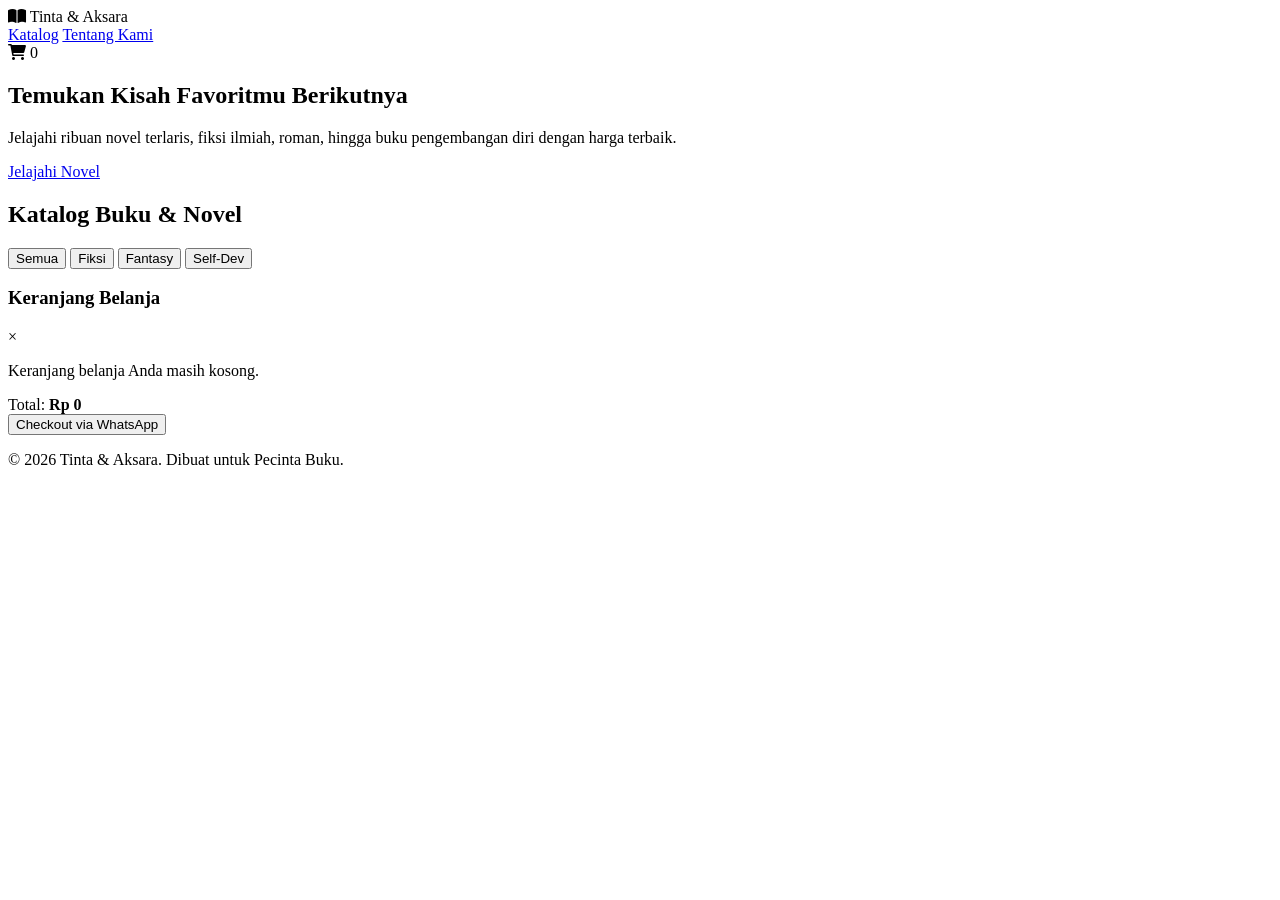
==== index.html @ fa4f57a0 "Update index.html" ====
<!DOCTYPE html>
<html lang="id">
<head>
    <meta charset="UTF-8">
    <meta name="viewport" content="width=device-width, initial-scale=1.0">
    <title>Tinta & Aksara - Toko Buku & Novel Online</title>
    <link rel="stylesheet" href="style.css">
    <link href="https://cdnjs.cloudflare.com/ajax/libs/font-awesome/6.0.0/css/all.min.css" rel="stylesheet">
</head>
<body>
    <header class="navbar">
        <div class="logo">
            <i class="fa-solid fa-book-open"></i> Tinta & Aksara
        </div>
        <nav class="nav-links">
            <a href="#katalog">Katalog</a>
            <a href="#tentang">Tentang Kami</a>
        </nav>
        <div class="cart-icon-wrapper" onclick="toggleCartModal()">
            <i class="fa-solid fa-cart-shopping"></i>
            <span id="cart-count">0</span>
        </div>
    </header>

    <section class="hero">
        <div class="hero-content">
            <h1>Temukan Kisah Favoritmu Berikutnya</h1>
            <p>Jelajahi ribuan novel terlaris, fiksi ilmiah, roman, hingga buku pengembangan diri dengan harga terbaik.</p>
            <a href="#katalog" class="btn-primary">Jelajahi Novel</a>
        </div>
    </section>

    <main class="container" id="katalog">
        <div class="section-title">
            <h2>Katalog Buku & Novel</h2>
            <div class="filter-buttons">
                <button class="filter-btn active" onclick="filterBooks('all')">Semua</button>
                <button class="filter-btn" onclick="filterBooks('fiksi')">Fiksi</button>
                <button class="filter-btn" onclick="filterBooks('fantasy')">Fantasy</button>
                <button class="filter-btn" onclick="filterBooks('self-dev')">Self-Dev</button>
            </div>
        </div>

        <div class="book-grid" id="book-grid">
            <!-- Data buku di-generate via JavaScript -->
        </div>
    </main>

    <!-- Sidebar / Modal Keranjang Belanja -->
    <div class="cart-modal" id="cart-modal">
        <div class="cart-header">
            <h3>Keranjang Belanja</h3>
            <span class="close-btn" onclick="toggleCartModal()">&times;</span>
        </div>
        <div class="cart-body" id="cart-items">
            <p class="empty-cart-msg">Keranjang belanja Anda masih kosong.</p>
        </div>
        <div class="cart-footer">
            <div class="total-price">
                <span>Total:</span>
                <strong id="cart-total">Rp 0</strong>
            </div>
            <button class="btn-checkout" onclick="checkout()">Checkout via WhatsApp</button>
        </div>
    </div>
    <div class="overlay" id="overlay" onclick="toggleCartModal()"></div>

    <footer>
        <p>&copy; 2026 Tinta & Aksara. Dibuat untuk Pecinta Buku.</p>
    </footer>

    <script src="app.js"></script>
</body>
</html>
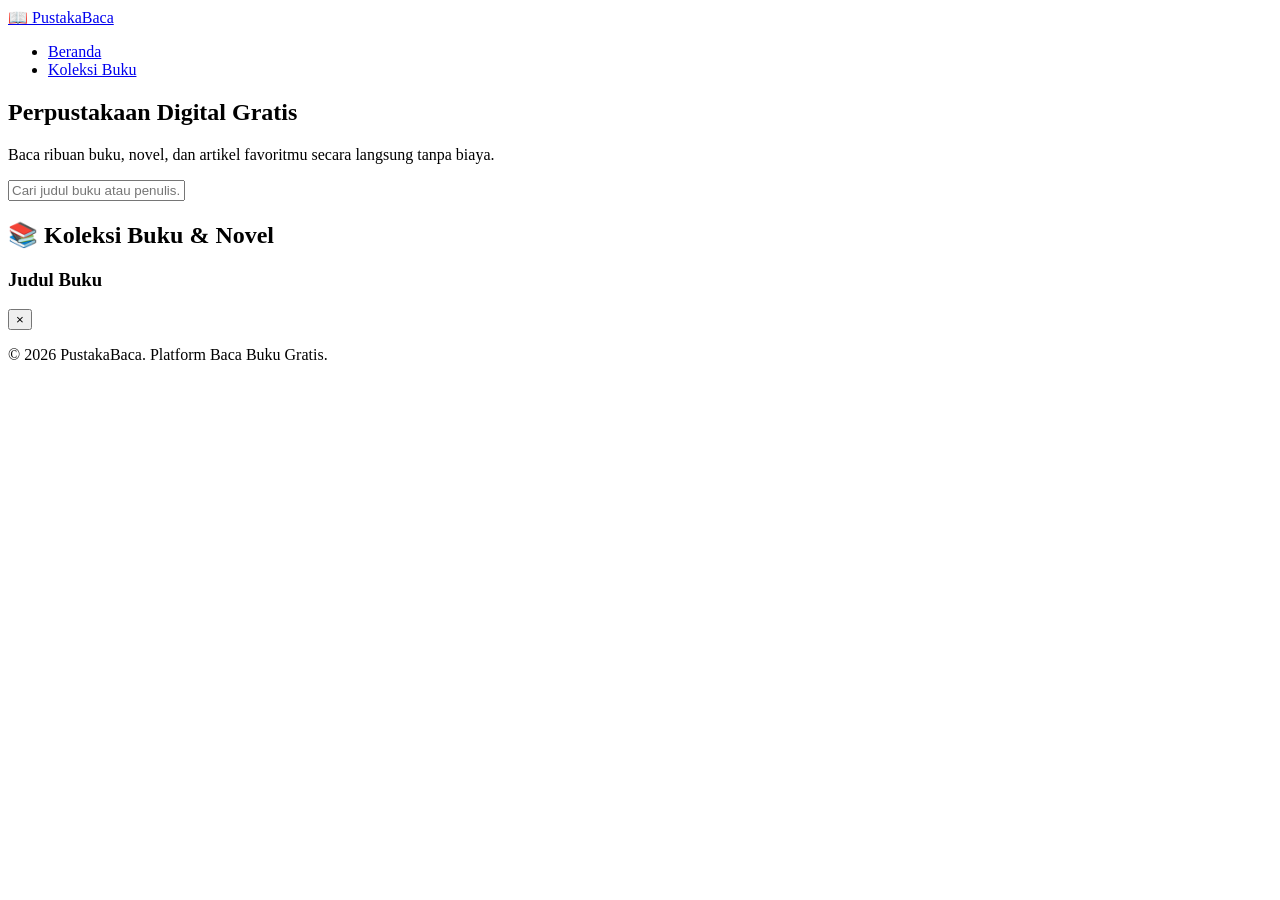
==== commit d251859e: "Revise index.html for PustakaBaca branding" ====
--- a/index.html
+++ b/index.html
@@ -1,74 +1,51 @@
 <!DOCTYPE html>
 <html lang="id">
 <head>
-    <meta charset="UTF-8">
-    <meta name="viewport" content="width=device-width, initial-scale=1.0">
-    <title>Tinta & Aksara - Toko Buku & Novel Online</title>
-    <link rel="stylesheet" href="style.css">
-    <link href="https://cdnjs.cloudflare.com/ajax/libs/font-awesome/6.0.0/css/all.min.css" rel="stylesheet">
+  <meta charset="UTF-8">
+  <meta name="viewport" content="width=device-width, initial-scale=1.0">
+  <title>PustakaBaca - Baca Buku & Novel Online Gratis</title>
+  <link rel="stylesheet" href="css/style.css">
 </head>
 <body>
-    <header class="navbar">
-        <div class="logo">
-            <i class="fa-solid fa-book-open"></i> Tinta & Aksara
-        </div>
-        <nav class="nav-links">
-            <a href="#katalog">Katalog</a>
-            <a href="#tentang">Tentang Kami</a>
-        </nav>
-        <div class="cart-icon-wrapper" onclick="toggleCartModal()">
-            <i class="fa-solid fa-cart-shopping"></i>
-            <span id="cart-count">0</span>
-        </div>
-    </header>
 
+  <header>
+    <div class="nav-container">
+      <a href="index.html" class="logo">📖 PustakaBaca</a>
+      <ul class="nav-links">
+        <li><a href="index.html" class="active">Beranda</a></li>
+        <li><a href="#koleksi">Koleksi Buku</a></li>
+      </ul>
+    </div>
+  </header>
+
+  <main>
     <section class="hero">
-        <div class="hero-content">
-            <h1>Temukan Kisah Favoritmu Berikutnya</h1>
-            <p>Jelajahi ribuan novel terlaris, fiksi ilmiah, roman, hingga buku pengembangan diri dengan harga terbaik.</p>
-            <a href="#katalog" class="btn-primary">Jelajahi Novel</a>
-        </div>
+      <h1>Perpustakaan Digital Gratis</h1>
+      <p>Baca ribuan buku, novel, dan artikel favoritmu secara langsung tanpa biaya.</p>
+      <div class="search-box">
+        <input type="text" id="searchInput" onkeyup="searchBook()" placeholder="Cari judul buku atau penulis...">
+      </div>
     </section>
 
-    <main class="container" id="katalog">
-        <div class="section-title">
-            <h2>Katalog Buku & Novel</h2>
-            <div class="filter-buttons">
-                <button class="filter-btn active" onclick="filterBooks('all')">Semua</button>
-                <button class="filter-btn" onclick="filterBooks('fiksi')">Fiksi</button>
-                <button class="filter-btn" onclick="filterBooks('fantasy')">Fantasy</button>
-                <button class="filter-btn" onclick="filterBooks('self-dev')">Self-Dev</button>
-            </div>
-        </div>
+    <h2 class="section-title" id="koleksi">📚 Koleksi Buku & Novel</h2>
+    <div class="book-grid" id="book-list"></div>
+  </main>
 
-        <div class="book-grid" id="book-grid">
-            <!-- Data buku di-generate via JavaScript -->
-        </div>
-    </main>
+  <!-- Modal Reader untuk Membaca Isi Buku -->
+  <div class="modal" id="readerModal">
+    <div class="modal-content">
+      <div class="modal-header">
+        <h3 id="modalTitle">Judul Buku</h3>
+        <button class="close-btn" onclick="closeReader()">&times;</button>
+      </div>
+      <div class="modal-body" id="modalContent"></div>
+    </div>
+  </div>
 
-    <!-- Sidebar / Modal Keranjang Belanja -->
-    <div class="cart-modal" id="cart-modal">
-        <div class="cart-header">
-            <h3>Keranjang Belanja</h3>
-            <span class="close-btn" onclick="toggleCartModal()">&times;</span>
-        </div>
-        <div class="cart-body" id="cart-items">
-            <p class="empty-cart-msg">Keranjang belanja Anda masih kosong.</p>
-        </div>
-        <div class="cart-footer">
-            <div class="total-price">
-                <span>Total:</span>
-                <strong id="cart-total">Rp 0</strong>
-            </div>
-            <button class="btn-checkout" onclick="checkout()">Checkout via WhatsApp</button>
-        </div>
-    </div>
-    <div class="overlay" id="overlay" onclick="toggleCartModal()"></div>
+  <footer>
+    <p>&copy; 2026 PustakaBaca. Platform Baca Buku Gratis.</p>
+  </footer>
 
-    <footer>
-        <p>&copy; 2026 Tinta & Aksara. Dibuat untuk Pecinta Buku.</p>
-    </footer>
-
-    <script src="app.js"></script>
+  <script src="js/script.js"></script>
 </body>
 </html>
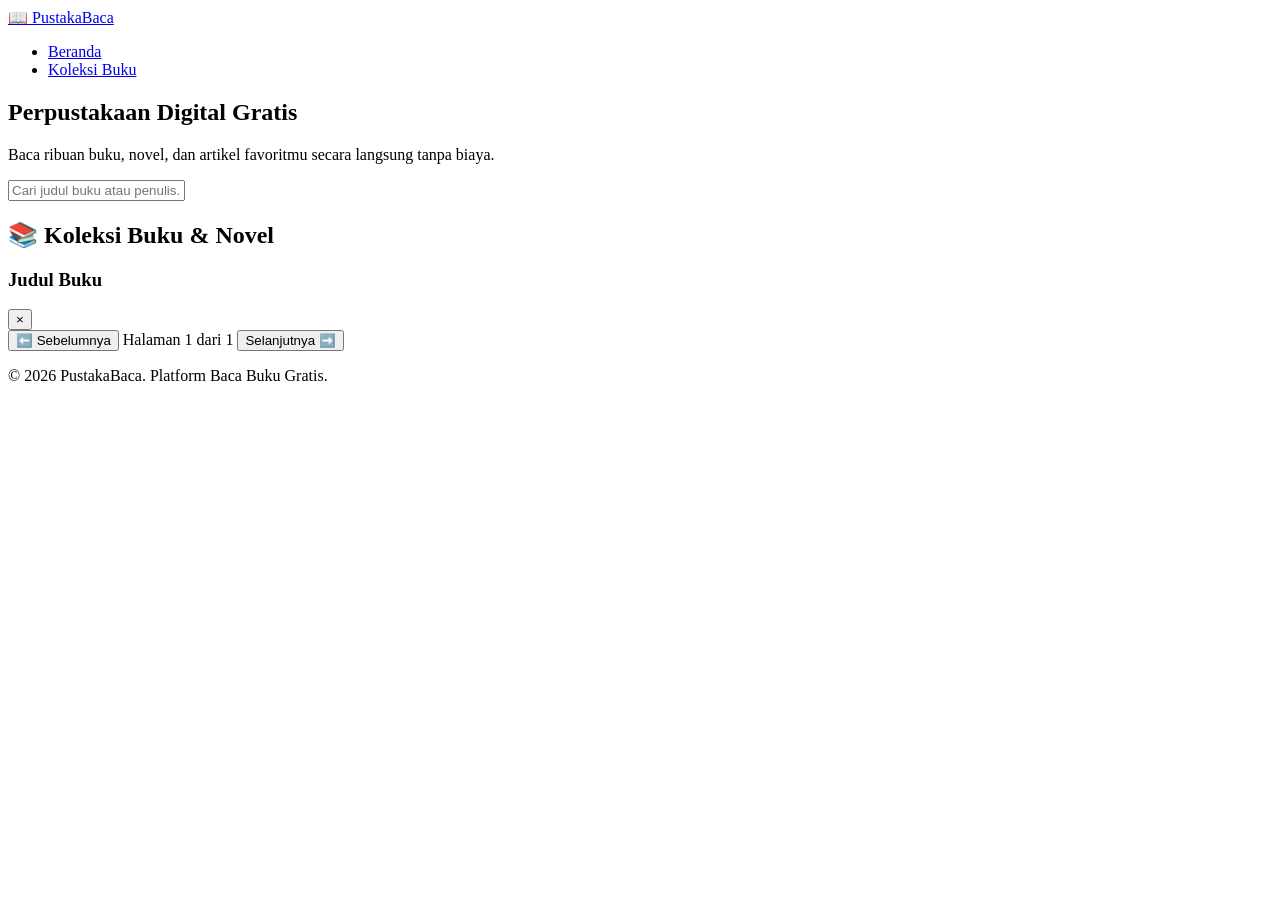
==== commit c1fbd68a: "Add initial HTML structure for PustakaBaca" ====
--- a/index.html
+++ b/index.html
@@ -3,8 +3,9 @@
 <head>
   <meta charset="UTF-8">
   <meta name="viewport" content="width=device-width, initial-scale=1.0">
-  <title>PustakaBaca - Baca Buku & Novel Online Gratis</title>
-  <link rel="stylesheet" href="css/style.css">
+  <title>PustakaBaca - Perpustakaan Digital</title>
+  <!-- Menghubungkan ke file style.css -->
+  <link rel="stylesheet" href="style.css">
 </head>
 <body>
 
@@ -31,7 +32,7 @@
     <div class="book-grid" id="book-list"></div>
   </main>
 
-  <!-- Modal Reader untuk Membaca Isi Buku -->
+  <!-- Modal Reader (Pembaca Multi-Halaman) -->
   <div class="modal" id="readerModal">
     <div class="modal-content">
       <div class="modal-header">
@@ -39,6 +40,11 @@
         <button class="close-btn" onclick="closeReader()">&times;</button>
       </div>
       <div class="modal-body" id="modalContent"></div>
+      <div class="modal-footer">
+        <button class="btn" id="prevBtn" onclick="changePage(-1)">⬅️ Sebelumnya</button>
+        <span class="page-indicator" id="pageNumber">Halaman 1 dari 1</span>
+        <button class="btn" id="nextBtn" onclick="changePage(1)">Selanjutnya ➡️</button>
+      </div>
     </div>
   </div>
 
@@ -46,6 +52,7 @@
     <p>&copy; 2026 PustakaBaca. Platform Baca Buku Gratis.</p>
   </footer>
 
-  <script src="js/script.js"></script>
+  <!-- Menghubungkan ke file script.js -->
+  <script src="script.js"></script>
 </body>
 </html>
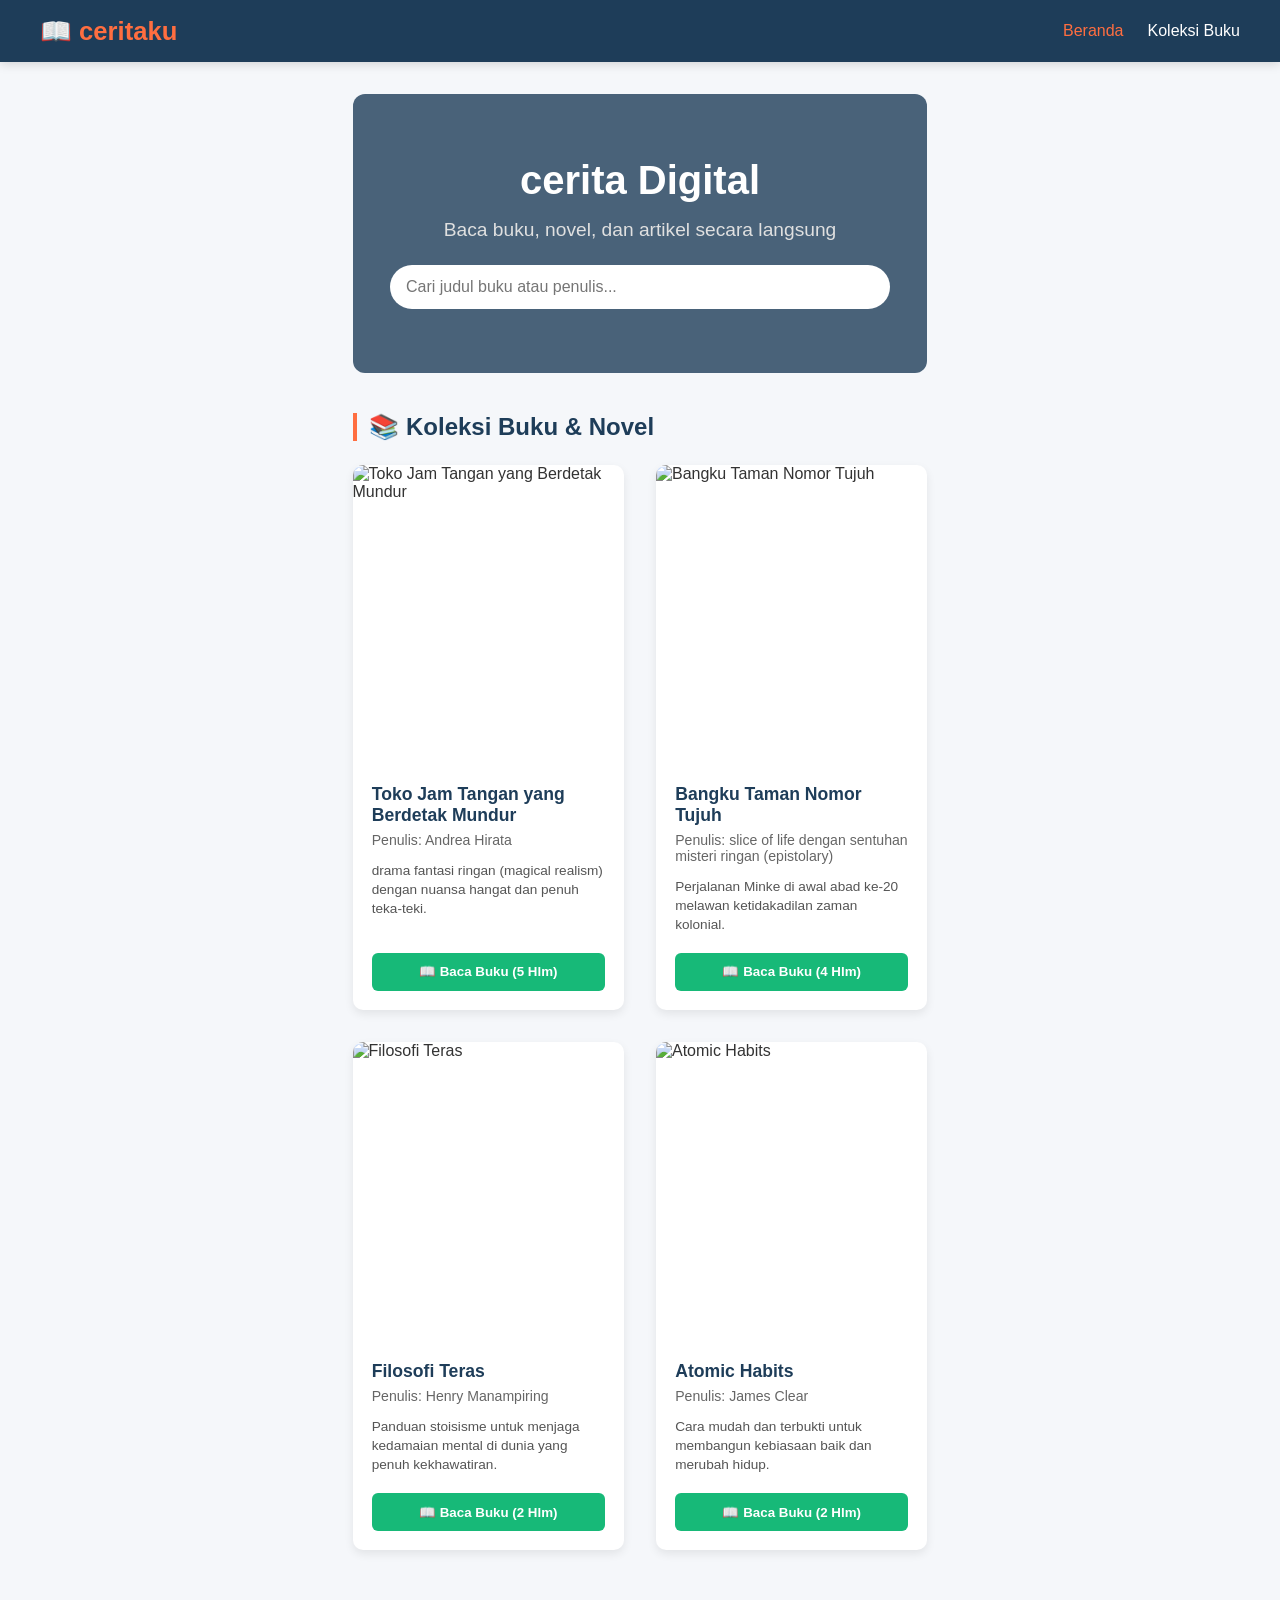
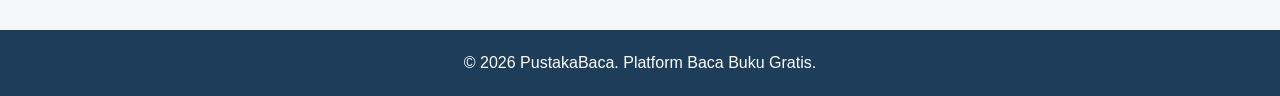
==== commit e30c20ce: "Update index.html" ====
--- a/index.html
+++ b/index.html
@@ -3,7 +3,7 @@
 <head>
   <meta charset="UTF-8">
   <meta name="viewport" content="width=device-width, initial-scale=1.0">
-  <title>PustakaBaca - Perpustakaan Digital</title>
+  <title>ceritaku- cerita Digital</title>
   <!-- Menghubungkan ke file style.css -->
   <link rel="stylesheet" href="style.css">
 </head>
@@ -11,7 +11,7 @@
 
   <header>
     <div class="nav-container">
-      <a href="index.html" class="logo">📖 PustakaBaca</a>
+      <a href="index.html" class="logo">📖 ceritaku</a>
       <ul class="nav-links">
         <li><a href="index.html" class="active">Beranda</a></li>
         <li><a href="#koleksi">Koleksi Buku</a></li>
@@ -21,8 +21,8 @@
 
   <main>
     <section class="hero">
-      <h1>Perpustakaan Digital Gratis</h1>
-      <p>Baca ribuan buku, novel, dan artikel favoritmu secara langsung tanpa biaya.</p>
+      <h1>cerita Digital </h1>
+      <p>Baca buku, novel, dan artikel secara langsung </p>
       <div class="search-box">
         <input type="text" id="searchInput" onkeyup="searchBook()" placeholder="Cari judul buku atau penulis...">
       </div>
--- a/style.css
+++ b/style.css
@@ -0,0 +1,260 @@
+:root {
+  --primary-color: #1e3d59;
+  --secondary-color: #ff6e40;
+  --accent-color: #17b978;
+  --bg-color: #f5f7fa;
+  --text-color: #333;
+  --card-bg: #ffffff;
+}
+
+* {
+  box-sizing: border-box;
+  margin: 0;
+  padding: 0;
+  font-family: 'Segoe UI', Tahoma, Geneva, Verdana, sans-serif;
+}
+
+body {
+  background-color: var(--bg-color);
+  color: var(--text-color);
+  display: flex;
+  flex-direction: column;
+  min-height: 100vh;
+}
+
+header {
+  background-color: var(--primary-color);
+  color: white;
+  padding: 1rem 2rem;
+  position: sticky;
+  top: 0;
+  z-index: 1000;
+  box-shadow: 0 2px 10px rgba(0, 0, 0, 0.15);
+}
+
+.nav-container {
+  max-width: 1200px;
+  margin: 0 auto;
+  display: flex;
+  justify-content: space-between;
+  align-items: center;
+}
+
+.logo {
+  font-size: 1.6rem;
+  font-weight: bold;
+  color: var(--secondary-color);
+  text-decoration: none;
+}
+
+.nav-links {
+  display: flex;
+  list-style: none;
+  gap: 1.5rem;
+  align-items: center;
+}
+
+.nav-links a {
+  color: white;
+  text-decoration: none;
+  font-weight: 500;
+  transition: color 0.3s;
+}
+
+.nav-links a:hover, .nav-links a.active {
+  color: var(--secondary-color);
+}
+
+main {
+  max-width: 1200px;
+  margin: 2rem auto;
+  padding: 0 1rem;
+  flex: 1;
+}
+
+.hero {
+  background: linear-gradient(rgba(30, 61, 89, 0.8), rgba(30, 61, 89, 0.8)), url('https://images.unsplash.com/photo-1457369804613-52c61a468e7d?auto=format&fit=crop&w=1200&q=80');
+  background-size: cover;
+  background-position: center;
+  color: white;
+  text-align: center;
+  padding: 4rem 1rem;
+  border-radius: 12px;
+  margin-bottom: 2.5rem;
+}
+
+.hero h1 { font-size: 2.5rem; margin-bottom: 1rem; }
+.hero p { font-size: 1.2rem; margin-bottom: 1.5rem; color: #e0e0e0; }
+
+.search-box {
+  max-width: 500px;
+  margin: 0 auto;
+  display: flex;
+  gap: 0.5rem;
+}
+
+.search-box input {
+  flex: 1;
+  padding: 0.8rem 1rem;
+  border-radius: 25px;
+  border: none;
+  outline: none;
+  font-size: 1rem;
+}
+
+.btn {
+  display: inline-block;
+  padding: 0.7rem 1.2rem;
+  background-color: var(--secondary-color);
+  color: white;
+  text-decoration: none;
+  border-radius: 6px;
+  border: none;
+  cursor: pointer;
+  font-weight: bold;
+  transition: background 0.3s;
+}
+
+.btn:hover { background-color: #e05627; }
+.btn-read { background-color: var(--accent-color); }
+.btn-read:hover { background-color: #139c65; }
+
+.section-title {
+  font-size: 1.5rem;
+  color: var(--primary-color);
+  margin-bottom: 1.5rem;
+  border-left: 4px solid var(--secondary-color);
+  padding-left: 0.8rem;
+}
+
+.book-grid {
+  display: grid;
+  grid-template-columns: repeat(auto-fill, minmax(230px, 1fr));
+  gap: 2rem;
+}
+
+.book-card {
+  background: var(--card-bg);
+  border-radius: 10px;
+  overflow: hidden;
+  box-shadow: 0 4px 10px rgba(0,0,0,0.08);
+  display: flex;
+  flex-direction: column;
+  justify-content: space-between;
+  transition: transform 0.3s, box-shadow 0.3s;
+}
+
+.book-card:hover { 
+  transform: translateY(-6px);
+  box-shadow: 0 8px 15px rgba(0,0,0,0.12);
+}
+
+.book-card img {
+  width: 100%;
+  height: 300px;
+  object-fit: cover;
+}
+
+.book-info {
+  padding: 1.2rem;
+  display: flex;
+  flex-direction: column;
+  flex: 1;
+  justify-content: space-between;
+}
+
+.book-title {
+  font-size: 1.1rem;
+  margin-bottom: 0.4rem;
+  color: var(--primary-color);
+}
+
+.book-author {
+  color: #666;
+  font-size: 0.88rem;
+  margin-bottom: 0.8rem;
+}
+
+.book-desc {
+  font-size: 0.85rem;
+  color: #555;
+  line-height: 1.4;
+  margin-bottom: 1.2rem;
+}
+
+/* Modal Pembaca Multi-Halaman */
+.modal {
+  display: none;
+  position: fixed;
+  top: 0; left: 0;
+  width: 100%; height: 100%;
+  background: rgba(0,0,0,0.7);
+  z-index: 2000;
+  justify-content: center;
+  align-items: center;
+  padding: 1rem;
+}
+
+.modal-content {
+  background: white;
+  width: 100%;
+  max-width: 800px;
+  height: 85vh;
+  border-radius: 12px;
+  display: flex;
+  flex-direction: column;
+  overflow: hidden;
+}
+
+.modal-header {
+  background: var(--primary-color);
+  color: white;
+  padding: 1rem 1.5rem;
+  display: flex;
+  justify-content: space-between;
+  align-items: center;
+}
+
+.modal-body {
+  padding: 2rem;
+  flex: 1;
+  overflow-y: auto;
+  line-height: 1.8;
+  font-size: 1.05rem;
+  color: #2c3e50;
+  background: #fafafa;
+}
+
+.modal-footer {
+  background: #e9ecef;
+  padding: 1rem 1.5rem;
+  display: flex;
+  justify-content: space-between;
+  align-items: center;
+  border-top: 1px solid #ccc;
+}
+
+.close-btn {
+  background: transparent;
+  border: none;
+  color: white;
+  font-size: 1.5rem;
+  cursor: pointer;
+}
+
+.page-indicator {
+  font-weight: bold;
+  color: var(--primary-color);
+}
+
+footer {
+  background-color: var(--primary-color);
+  color: white;
+  text-align: center;
+  padding: 1.5rem;
+  margin-top: 3rem;
+}
+
+@media (max-width: 768px) {
+  .nav-container { flex-direction: column; gap: 1rem; }
+}
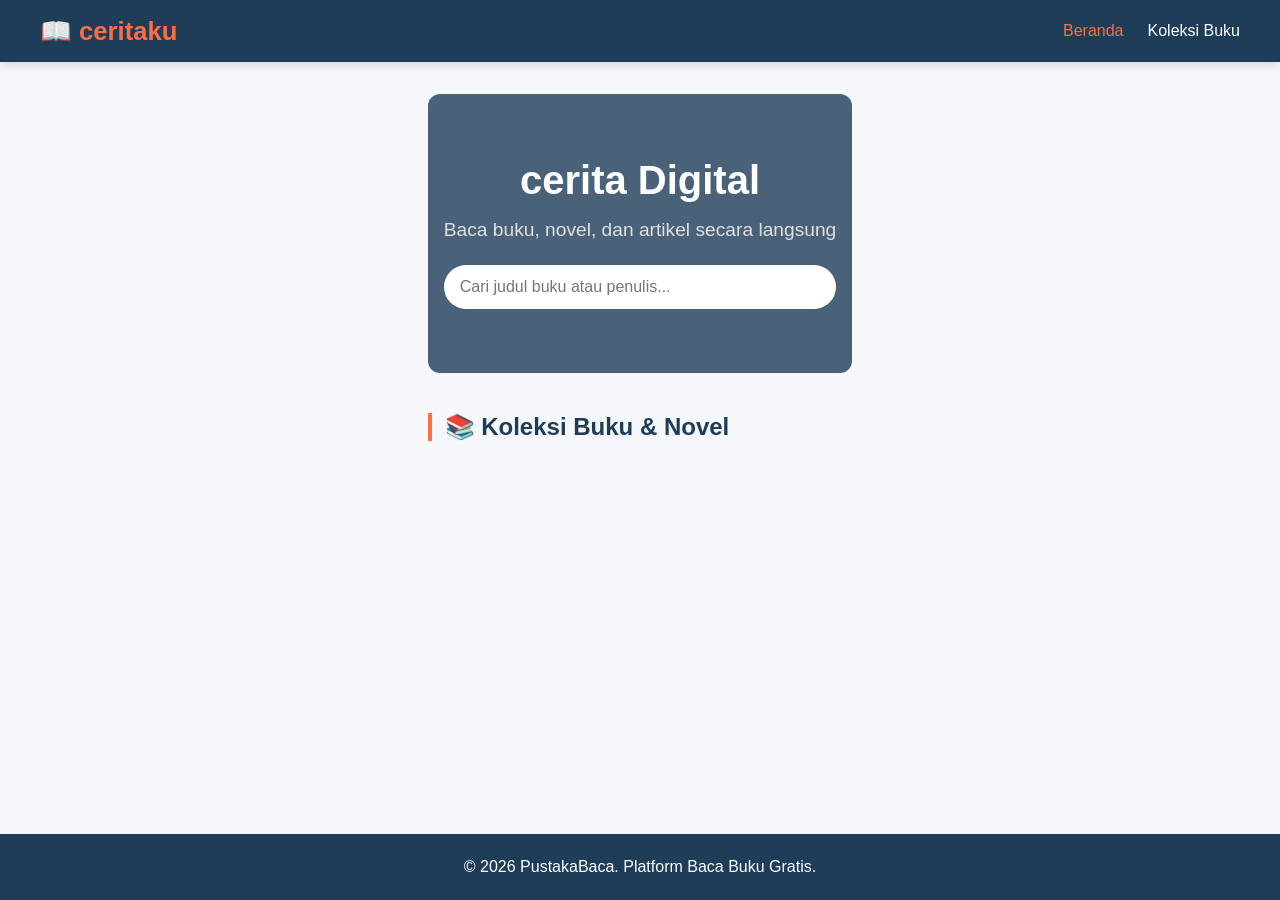
==== commit 0522d3dc: "Add div for story container in index.html" ====
--- a/index.html
+++ b/index.html
@@ -53,6 +53,7 @@
   </footer>
 
   <!-- Menghubungkan ke file script.js -->
+  <div id="wadah-cerita"></div>
   <script src="script.js"></script>
 </body>
 </html>
--- a/style.css
+++ b/style.css
@@ -258,3 +258,33 @@
 @media (max-width: 768px) {
   .nav-container { flex-direction: column; gap: 1rem; }
 }
+/* Gambar Ilustrasi di Dalam Halaman Cerita */
+.story-img {
+  width: 100%;
+  max-width: 500px;
+  height: auto;
+  display: block;
+  margin: 1.5rem auto;
+  border-radius: 10px;
+  box-shadow: 0 4px 12px rgba(0, 0, 0, 0.15);
+}
+/* Gambar Ilustrasi di Dalam Halaman Cerita */
+.story-img {
+  width: 100%;
+  max-width: 500px;
+  height: auto;
+  display: block;
+  margin: 1.5rem auto;
+  border-radius: 10px;
+  box-shadow: 0 4px 12px rgba(0, 0, 0, 0.15);
+}
+/* Gambar Ilustrasi di Dalam Halaman Cerita */
+.story-img {
+  width: 100%;
+  max-width: 500px;
+  height: auto;
+  display: block;
+  margin: 1.5rem auto;
+  border-radius: 10px;
+  box-shadow: 0 4px 12px rgba(0, 0, 0, 0.15);
+}
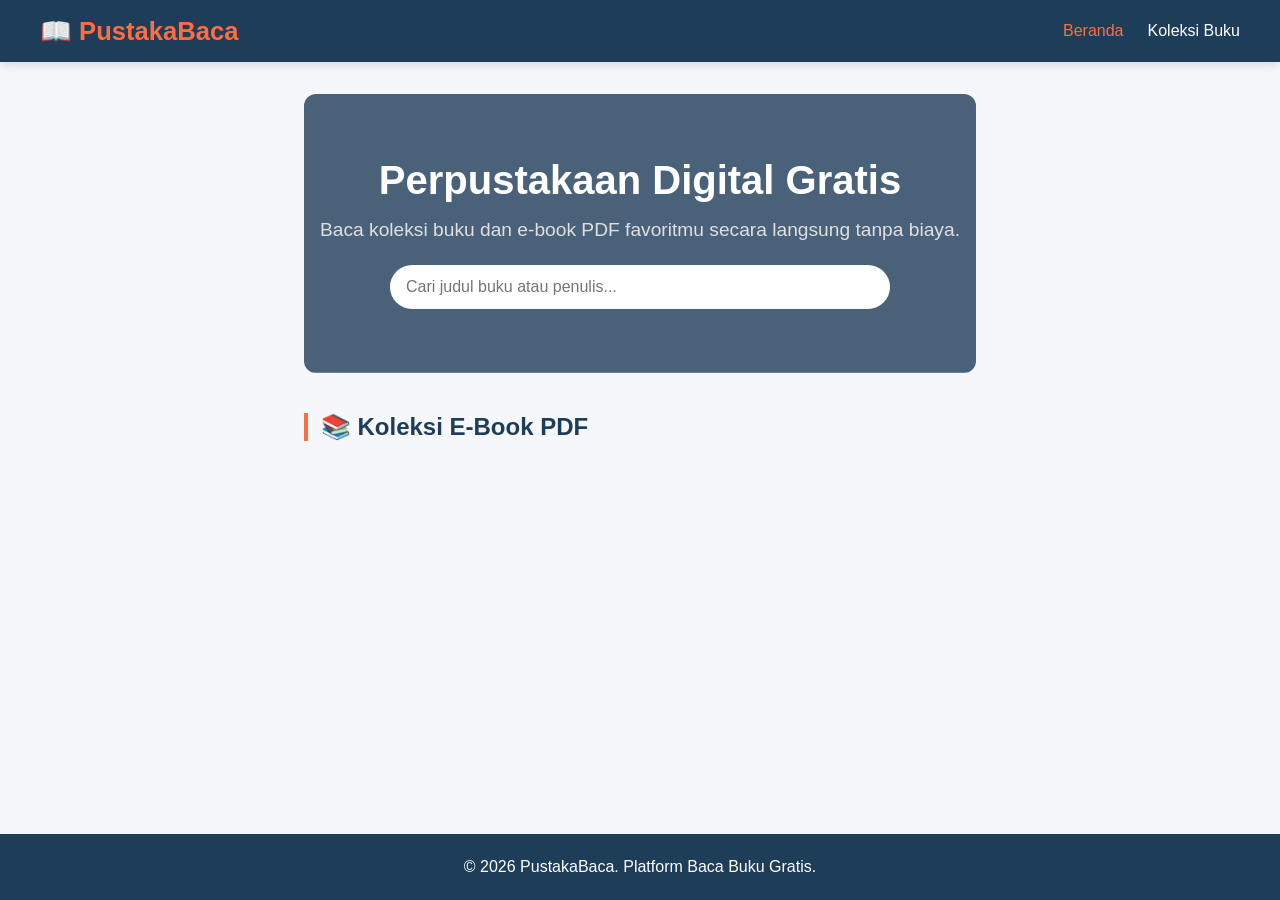
==== commit f0f6b52e: "Add initial HTML structure for PustakaBaca" ====
--- a/index.html
+++ b/index.html
@@ -3,15 +3,14 @@
 <head>
   <meta charset="UTF-8">
   <meta name="viewport" content="width=device-width, initial-scale=1.0">
-  <title>ceritaku- cerita Digital</title>
-  <!-- Menghubungkan ke file style.css -->
+  <title>PustakaBaca - Perpustakaan Digital PDF</title>
   <link rel="stylesheet" href="style.css">
 </head>
 <body>
 
   <header>
     <div class="nav-container">
-      <a href="index.html" class="logo">📖 ceritaku</a>
+      <a href="index.html" class="logo">📖 PustakaBaca</a>
       <ul class="nav-links">
         <li><a href="index.html" class="active">Beranda</a></li>
         <li><a href="#koleksi">Koleksi Buku</a></li>
@@ -21,29 +20,29 @@
 
   <main>
     <section class="hero">
-      <h1>cerita Digital </h1>
-      <p>Baca buku, novel, dan artikel secara langsung </p>
+      <h1>Perpustakaan Digital Gratis</h1>
+      <p>Baca koleksi buku dan e-book PDF favoritmu secara langsung tanpa biaya.</p>
       <div class="search-box">
         <input type="text" id="searchInput" onkeyup="searchBook()" placeholder="Cari judul buku atau penulis...">
       </div>
     </section>
 
-    <h2 class="section-title" id="koleksi">📚 Koleksi Buku & Novel</h2>
+    <h2 class="section-title" id="koleksi">📚 Koleksi E-Book PDF</h2>
     <div class="book-grid" id="book-list"></div>
   </main>
 
-  <!-- Modal Reader (Pembaca Multi-Halaman) -->
+  <!-- Modal Reader Khusus PDF (Tanpa Halaman Manual) -->
   <div class="modal" id="readerModal">
     <div class="modal-content">
       <div class="modal-header">
         <h3 id="modalTitle">Judul Buku</h3>
-        <button class="close-btn" onclick="closeReader()">&times;</button>
+        <div class="header-actions">
+          <a id="downloadBtn" href="#" target="_blank" class="btn btn-small">↗️ Layar Penuh / Unduh</a>
+          <button class="close-btn" onclick="closeReader()">&times;</button>
+        </div>
       </div>
-      <div class="modal-body" id="modalContent"></div>
-      <div class="modal-footer">
-        <button class="btn" id="prevBtn" onclick="changePage(-1)">⬅️ Sebelumnya</button>
-        <span class="page-indicator" id="pageNumber">Halaman 1 dari 1</span>
-        <button class="btn" id="nextBtn" onclick="changePage(1)">Selanjutnya ➡️</button>
+      <div class="modal-body pdf-container">
+        <iframe id="pdfViewer" src="" frameborder="0"></iframe>
       </div>
     </div>
   </div>
@@ -52,8 +51,6 @@
     <p>&copy; 2026 PustakaBaca. Platform Baca Buku Gratis.</p>
   </footer>
 
-  <!-- Menghubungkan ke file script.js -->
-  <div id="wadah-cerita"></div>
   <script src="script.js"></script>
 </body>
 </html>
--- a/style.css
+++ b/style.css
@@ -287,4 +287,67 @@
   margin: 1.5rem auto;
   border-radius: 10px;
   box-shadow: 0 4px 12px rgba(0, 0, 0, 0.15);
-}
+}/* Styling untuk wadah daftar cerita */
+#wadah-cerita {
+  max-width: 850px;
+  margin: 20px auto;
+  padding: 0 15px;
+}
+
+/* Styling untuk setiap kartu cerita */
+.kartu-cerita {
+  background-color: #ffffff;
+  border: 1px solid #e0e0e0;
+  border-radius: 10px;
+  padding: 20px;
+  margin-bottom: 30px;
+  box-shadow: 0 4px 10px rgba(0, 0, 0, 0.05);
+}
+
+.kartu-cerita h2 {
+  margin-top: 0;
+  margin-bottom: 5px;
+  color: #222222;
+}
+
+.kartu-cerita small {
+  display: inline-block;
+  background-color: #f0f0f0;
+  color: #555555;
+  padding: 3px 8px;
+  border-radius: 4px;
+  margin-bottom: 10px;
+}
+
+/* Styling untuk isi cerita (PDF / Gambar / Teks) */
+.isi-cerita {
+  margin-top: 15px;
+  line-height: 1.7;
+  color: #333333;
+}
+
+/* Agar gambar komik strip/webtoon pas di layar HP & Laptop */
+.isi-cerita img {
+  display: block;
+  width: 100%;
+  height: auto;
+  border-radius: 6px;
+}
+
+/* Agar tampilan PDF rapi */
+.isi-cerita iframe {
+  width: 100%;
+  height: 600px;
+  border-radius: 6px;
+  border: 1px solid #dddddd;
+}
+
+/* Penyesuaian khusus layar HP */
+@media (max-width: 600px) {
+  .kartu-cerita {
+    padding: 15px;
+  }
+  .isi-cerita iframe {
+    height: 450px;
+  }
+}
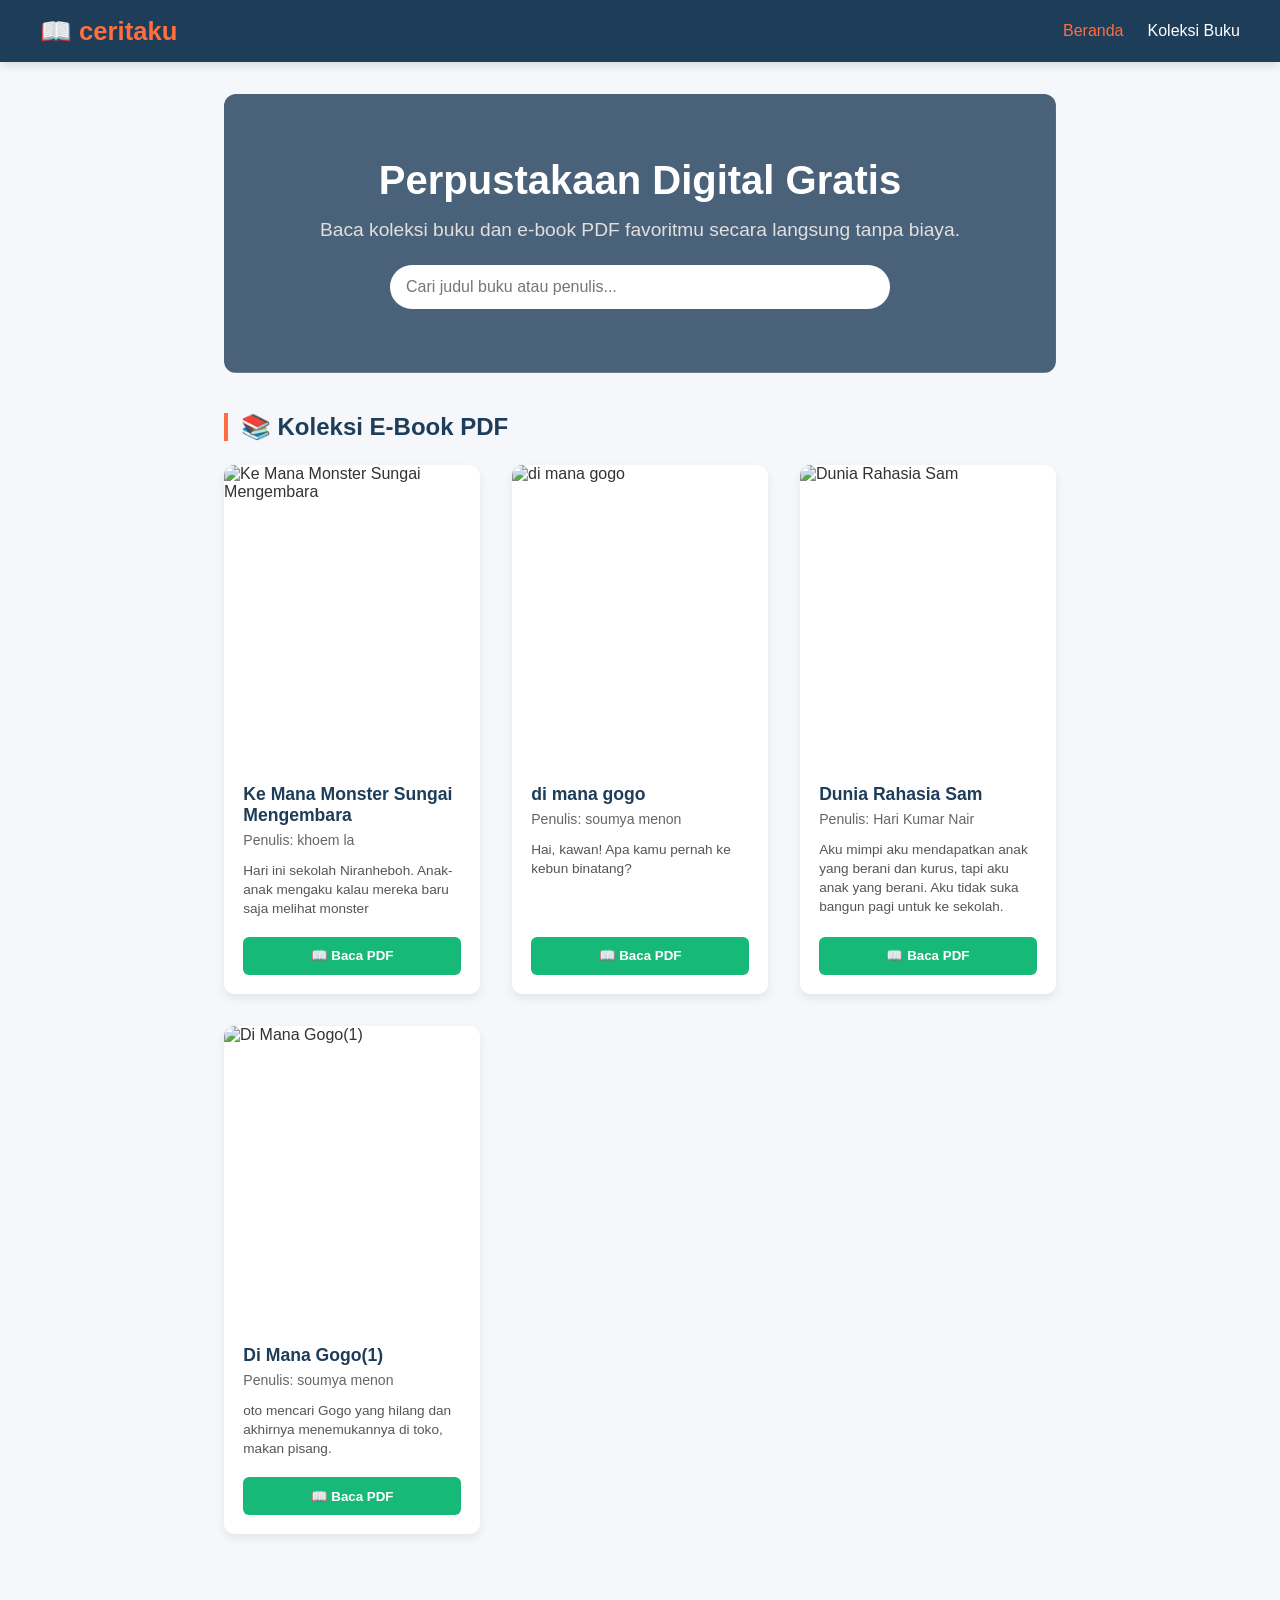
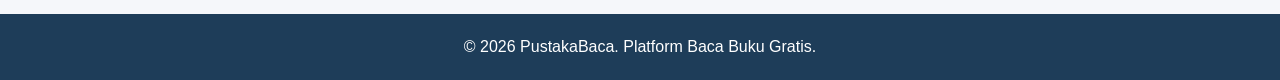
==== commit d6114b2d: "Change title and logo text in index.html" ====
--- a/index.html
+++ b/index.html
@@ -3,14 +3,14 @@
 <head>
   <meta charset="UTF-8">
   <meta name="viewport" content="width=device-width, initial-scale=1.0">
-  <title>PustakaBaca - Perpustakaan Digital PDF</title>
+  <title>ceritaku - ceritanya</title>
   <link rel="stylesheet" href="style.css">
 </head>
 <body>
 
   <header>
     <div class="nav-container">
-      <a href="index.html" class="logo">📖 PustakaBaca</a>
+      <a href="index.html" class="logo">📖 ceritaku</a>
       <ul class="nav-links">
         <li><a href="index.html" class="active">Beranda</a></li>
         <li><a href="#koleksi">Koleksi Buku</a></li>
--- a/style.css
+++ b/style.css
@@ -118,6 +118,7 @@
 .btn:hover { background-color: #e05627; }
 .btn-read { background-color: var(--accent-color); }
 .btn-read:hover { background-color: #139c65; }
+.btn-small { padding: 0.4rem 0.8rem; font-size: 0.85rem; }
 
 .section-title {
   font-size: 1.5rem;
@@ -182,13 +183,13 @@
   margin-bottom: 1.2rem;
 }
 
-/* Modal Pembaca Multi-Halaman */
+/* Modal Pembaca PDF */
 .modal {
   display: none;
   position: fixed;
   top: 0; left: 0;
   width: 100%; height: 100%;
-  background: rgba(0,0,0,0.7);
+  background: rgba(0,0,0,0.75);
   z-index: 2000;
   justify-content: center;
   align-items: center;
@@ -198,8 +199,8 @@
 .modal-content {
   background: white;
   width: 100%;
-  max-width: 800px;
-  height: 85vh;
+  max-width: 950px;
+  height: 90vh;
   border-radius: 12px;
   display: flex;
   flex-direction: column;
@@ -209,42 +210,38 @@
 .modal-header {
   background: var(--primary-color);
   color: white;
-  padding: 1rem 1.5rem;
-  display: flex;
-  justify-content: space-between;
-  align-items: center;
-}
-
-.modal-body {
-  padding: 2rem;
-  flex: 1;
-  overflow-y: auto;
-  line-height: 1.8;
-  font-size: 1.05rem;
-  color: #2c3e50;
-  background: #fafafa;
-}
-
-.modal-footer {
-  background: #e9ecef;
-  padding: 1rem 1.5rem;
-  display: flex;
-  justify-content: space-between;
-  align-items: center;
-  border-top: 1px solid #ccc;
+  padding: 0.8rem 1.5rem;
+  display: flex;
+  justify-content: space-between;
+  align-items: center;
+}
+
+.header-actions {
+  display: flex;
+  align-items: center;
+  gap: 1rem;
+}
+
+.pdf-container {
+  flex: 1;
+  width: 100%;
+  height: 100%;
+  background: #525659;
+}
+
+.pdf-container iframe {
+  width: 100%;
+  height: 100%;
+  border: none;
 }
 
 .close-btn {
   background: transparent;
   border: none;
   color: white;
-  font-size: 1.5rem;
+  font-size: 1.8rem;
+  line-height: 1;
   cursor: pointer;
-}
-
-.page-indicator {
-  font-weight: bold;
-  color: var(--primary-color);
 }
 
 footer {
@@ -257,97 +254,5 @@
 
 @media (max-width: 768px) {
   .nav-container { flex-direction: column; gap: 1rem; }
-}
-/* Gambar Ilustrasi di Dalam Halaman Cerita */
-.story-img {
-  width: 100%;
-  max-width: 500px;
-  height: auto;
-  display: block;
-  margin: 1.5rem auto;
-  border-radius: 10px;
-  box-shadow: 0 4px 12px rgba(0, 0, 0, 0.15);
-}
-/* Gambar Ilustrasi di Dalam Halaman Cerita */
-.story-img {
-  width: 100%;
-  max-width: 500px;
-  height: auto;
-  display: block;
-  margin: 1.5rem auto;
-  border-radius: 10px;
-  box-shadow: 0 4px 12px rgba(0, 0, 0, 0.15);
-}
-/* Gambar Ilustrasi di Dalam Halaman Cerita */
-.story-img {
-  width: 100%;
-  max-width: 500px;
-  height: auto;
-  display: block;
-  margin: 1.5rem auto;
-  border-radius: 10px;
-  box-shadow: 0 4px 12px rgba(0, 0, 0, 0.15);
-}/* Styling untuk wadah daftar cerita */
-#wadah-cerita {
-  max-width: 850px;
-  margin: 20px auto;
-  padding: 0 15px;
-}
-
-/* Styling untuk setiap kartu cerita */
-.kartu-cerita {
-  background-color: #ffffff;
-  border: 1px solid #e0e0e0;
-  border-radius: 10px;
-  padding: 20px;
-  margin-bottom: 30px;
-  box-shadow: 0 4px 10px rgba(0, 0, 0, 0.05);
-}
-
-.kartu-cerita h2 {
-  margin-top: 0;
-  margin-bottom: 5px;
-  color: #222222;
-}
-
-.kartu-cerita small {
-  display: inline-block;
-  background-color: #f0f0f0;
-  color: #555555;
-  padding: 3px 8px;
-  border-radius: 4px;
-  margin-bottom: 10px;
-}
-
-/* Styling untuk isi cerita (PDF / Gambar / Teks) */
-.isi-cerita {
-  margin-top: 15px;
-  line-height: 1.7;
-  color: #333333;
-}
-
-/* Agar gambar komik strip/webtoon pas di layar HP & Laptop */
-.isi-cerita img {
-  display: block;
-  width: 100%;
-  height: auto;
-  border-radius: 6px;
-}
-
-/* Agar tampilan PDF rapi */
-.isi-cerita iframe {
-  width: 100%;
-  height: 600px;
-  border-radius: 6px;
-  border: 1px solid #dddddd;
-}
-
-/* Penyesuaian khusus layar HP */
-@media (max-width: 600px) {
-  .kartu-cerita {
-    padding: 15px;
-  }
-  .isi-cerita iframe {
-    height: 450px;
-  }
-}
+  .modal-header h3 { font-size: 1rem; }
+}
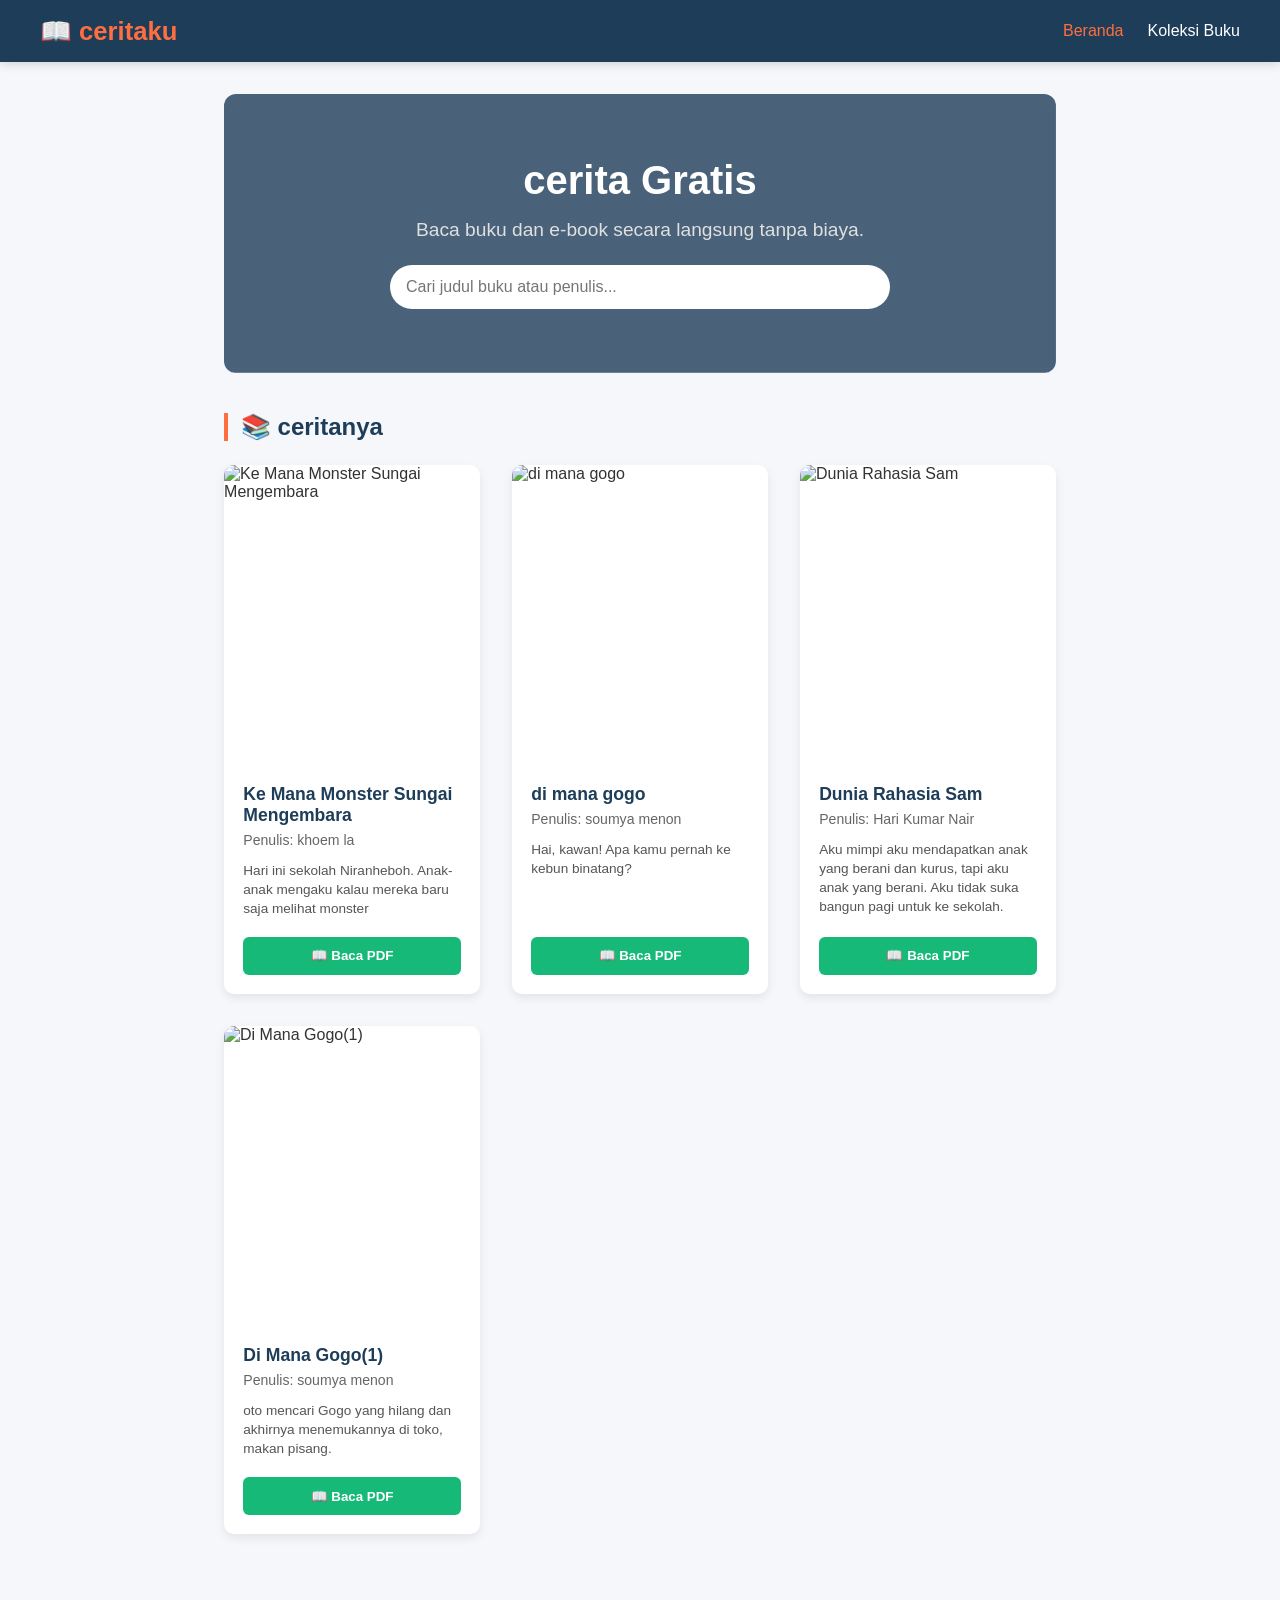
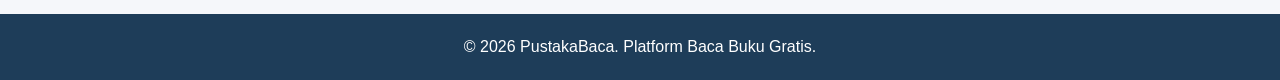
==== commit 0fd51023: "Update headings in index.html for consistency" ====
--- a/index.html
+++ b/index.html
@@ -20,14 +20,14 @@
 
   <main>
     <section class="hero">
-      <h1>Perpustakaan Digital Gratis</h1>
-      <p>Baca koleksi buku dan e-book PDF favoritmu secara langsung tanpa biaya.</p>
+      <h1>cerita Gratis</h1>
+      <p>Baca  buku dan e-book secara langsung tanpa biaya.</p>
       <div class="search-box">
         <input type="text" id="searchInput" onkeyup="searchBook()" placeholder="Cari judul buku atau penulis...">
       </div>
     </section>
 
-    <h2 class="section-title" id="koleksi">📚 Koleksi E-Book PDF</h2>
+    <h2 class="section-title" id="koleksi">📚 ceritanya</h2>
     <div class="book-grid" id="book-list"></div>
   </main>
 
